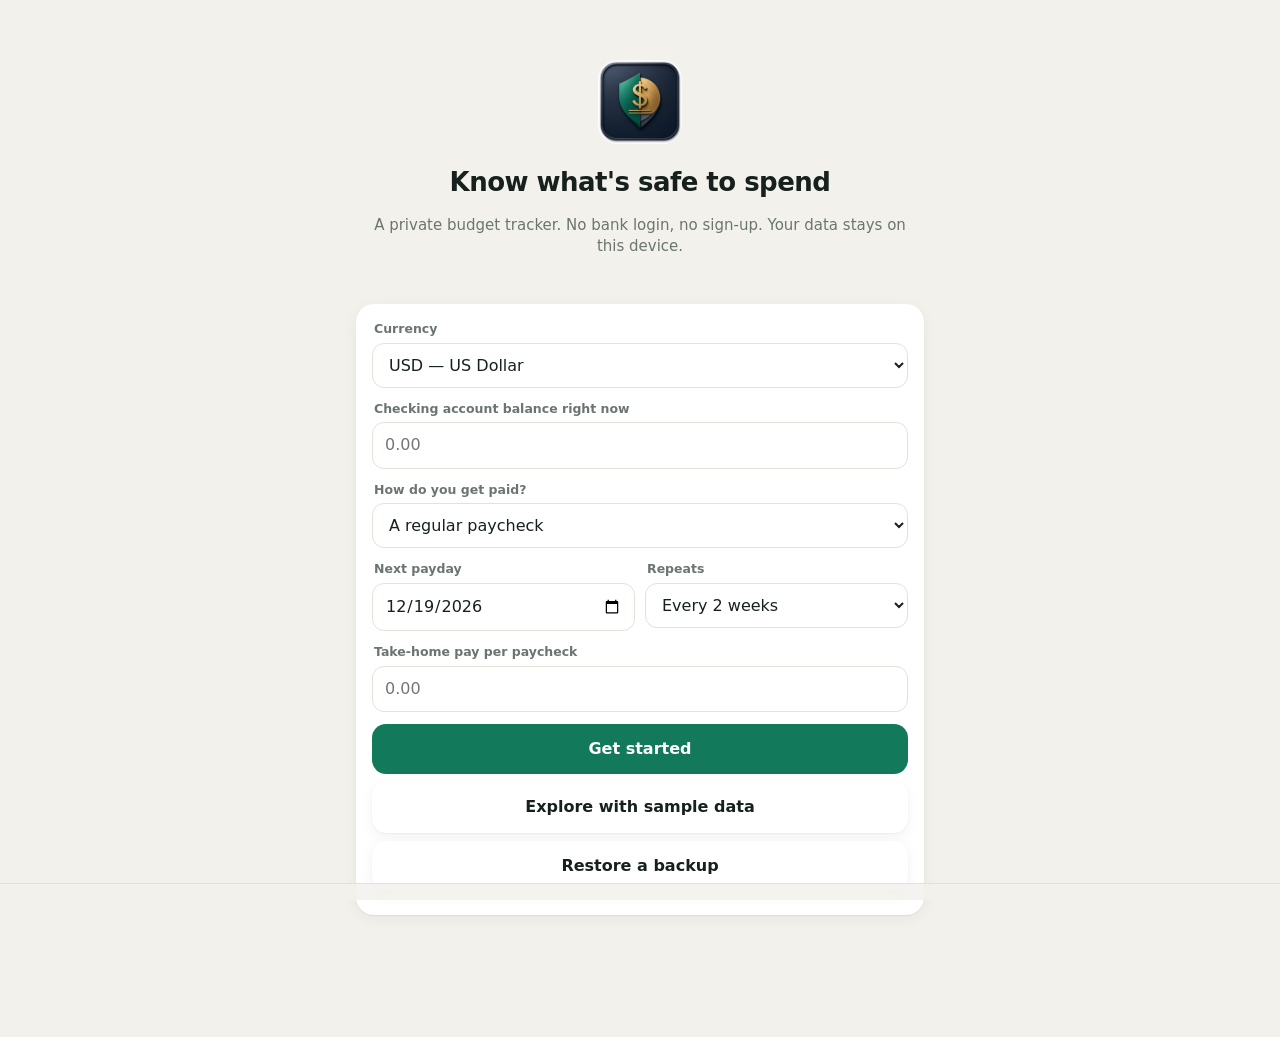
==== tracker/index.html @ 8ca75519 "Add Spendable Tracker: full budget tracker PWA in /tracker Safe-to-spend until payday, quick add wit" ====
<!doctype html>
<html lang="en">
<head>
<meta charset="utf-8">
<meta name="viewport" content="width=device-width,initial-scale=1,viewport-fit=cover">
<title>Spendable Tracker</title>
<meta name="description" content="Private budget tracker: safe-to-spend, bills, subscriptions, savings and insights.">
<meta name="theme-color" content="#127a5b">
<meta name="apple-mobile-web-app-capable" content="yes">
<meta name="mobile-web-app-capable" content="yes">
<meta name="apple-mobile-web-app-status-bar-style" content="default">
<meta name="apple-mobile-web-app-title" content="Spendable">
<link rel="manifest" href="manifest.webmanifest">
<link rel="icon" href="../icons/icon-192.png">
<link rel="apple-touch-icon" href="../apple-touch-icon.png">
<link rel="stylesheet" href="styles.css">
</head>
<body>
<div id="app">
  <header id="top"></header>
  <main id="view"></main>
</div>
<nav id="tabs" aria-label="Main"></nav>
<button id="fab" aria-label="Add transaction" data-act="new-tx">+</button>
<div id="sheets"></div>
<div id="toast" role="status" aria-live="polite"></div>
<script src="core.js"></script>
<script src="charts.js"></script>
<script src="views.js"></script>
<script src="sheets.js"></script>
<script src="main.js"></script>
</body>
</html>
---- tracker/styles.css ----
:root {
  --bg: #f3f1ec; --card: #ffffff; --card2: #f8f6f2; --ink: #16211d; --muted: #6b756f; --line: #e4e1d9;
  --accent: #127a5b; --accent-ink: #ffffff; --accent-soft: #dcefe7;
  --neg: #c9412f; --neg-soft: #fbe4e0; --warn: #b57a0c; --warn-soft: #f8ecd2;
  --c1: #127a5b; --c2: #e0893a; --c3: #4a6fd8; --c4: #c4497a; --c5: #8a6bd1; --c6: #2a9ea3; --c7: #a8952f; --c8: #7d8a84;
  --shadow: 0 1px 2px rgba(20,30,25,.06), 0 4px 16px rgba(20,30,25,.05);
  --radius: 18px;
  color-scheme: light;
}
@media (prefers-color-scheme: dark) {
  :root:not([data-theme="light"]) {
    --bg: #0e1311; --card: #171e1b; --card2: #1d2522; --ink: #e9efec; --muted: #93a09a; --line: #27312d;
    --accent: #3fcf9b; --accent-ink: #05261a; --accent-soft: #163329;
    --neg: #ff7b6b; --neg-soft: #3a1d19; --warn: #f2b84b; --warn-soft: #3a2d12;
    --c1: #3fcf9b; --c2: #f0a25a; --c3: #7c9cff; --c4: #ee7aa6; --c5: #b39bff; --c6: #4fd0d4; --c7: #d9c55a; --c8: #9aa7a1;
    --shadow: none; color-scheme: dark;
  }
}
:root[data-theme="dark"] {
  --bg: #0e1311; --card: #171e1b; --card2: #1d2522; --ink: #e9efec; --muted: #93a09a; --line: #27312d;
  --accent: #3fcf9b; --accent-ink: #05261a; --accent-soft: #163329;
  --neg: #ff7b6b; --neg-soft: #3a1d19; --warn: #f2b84b; --warn-soft: #3a2d12;
  --c1: #3fcf9b; --c2: #f0a25a; --c3: #7c9cff; --c4: #ee7aa6; --c5: #b39bff; --c6: #4fd0d4; --c7: #d9c55a; --c8: #9aa7a1;
  --shadow: none; color-scheme: dark;
}
* { box-sizing: border-box; -webkit-tap-highlight-color: transparent; }
html, body { margin: 0; background: var(--bg); color: var(--ink); }
body { font: 15px/1.4 -apple-system, BlinkMacSystemFont, "SF Pro Text", "Segoe UI", Roboto, system-ui, sans-serif; -webkit-font-smoothing: antialiased; overflow-x: hidden; }
button, input, select, textarea { font: inherit; color: inherit; }
button { cursor: pointer; }
.num { font-variant-numeric: tabular-nums; }
#app { max-width: 600px; margin: 0 auto; padding: env(safe-area-inset-top) 16px calc(110px + env(safe-area-inset-bottom)); }
#top { display: flex; align-items: center; gap: 8px; padding: 14px 0 6px; }
#top h1 { font-size: 28px; letter-spacing: -.02em; margin: 0; flex: 1; font-weight: 750; }
#top .sub { color: var(--muted); font-size: 13px; font-weight: 500; }
.icon-btn { width: 38px; height: 38px; border-radius: 50%; border: 0; background: var(--card); box-shadow: var(--shadow); display: grid; place-items: center; font-size: 17px; flex: none; }
.icon-btn svg { width: 19px; height: 19px; stroke: currentColor; fill: none; stroke-width: 2; stroke-linecap: round; stroke-linejoin: round; }

#tabs { position: fixed; left: 0; right: 0; bottom: 0; z-index: 20; display: flex; justify-content: center; padding: 8px 8px calc(8px + env(safe-area-inset-bottom)); background: color-mix(in srgb, var(--bg) 82%, transparent); backdrop-filter: blur(18px); -webkit-backdrop-filter: blur(18px); border-top: 1px solid var(--line); }
#tabs .inner { display: flex; width: 100%; max-width: 600px; }
#tabs button { flex: 1; border: 0; background: none; display: flex; flex-direction: column; align-items: center; gap: 2px; font-size: 11px; font-weight: 600; color: var(--muted); padding: 4px 0; }
#tabs button svg { width: 23px; height: 23px; stroke: currentColor; fill: none; stroke-width: 1.8; stroke-linecap: round; stroke-linejoin: round; }
#tabs button.on { color: var(--accent); }
#tabs .spacer { flex: .9; }
#fab { position: fixed; z-index: 21; left: 50%; transform: translateX(-50%); bottom: calc(18px + env(safe-area-inset-bottom)); width: 58px; height: 58px; border-radius: 50%; border: 0; background: var(--accent); color: var(--accent-ink); font-size: 32px; font-weight: 300; line-height: 1; box-shadow: 0 6px 20px color-mix(in srgb, var(--accent) 45%, transparent); }
#fab:active { transform: translateX(-50%) scale(.94); }

.card { background: var(--card); border-radius: var(--radius); box-shadow: var(--shadow); padding: 16px; margin: 12px 0; }
.card.flush { padding: 6px 0; }
.card h2, .sec-h { font-size: 13px; font-weight: 650; text-transform: uppercase; letter-spacing: .05em; color: var(--muted); margin: 0 0 10px; display: flex; align-items: center; gap: 8px; }
.card.flush h2 { padding: 10px 16px 0; }
.sec-h { margin: 22px 4px 8px; }
.sec-h .link, .card h2 .link { margin-left: auto; text-transform: none; letter-spacing: 0; font-size: 14px; color: var(--accent); background: none; border: 0; padding: 0; font-weight: 600; }
.muted { color: var(--muted); }
.small { font-size: 13px; }
.neg { color: var(--neg); }
.pos { color: var(--accent); }
.warn { color: var(--warn); }
.row { display: flex; align-items: center; gap: 10px; }
.grow { flex: 1; min-width: 0; }
.ellipsis { white-space: nowrap; overflow: hidden; text-overflow: ellipsis; }
.right { text-align: right; }

/* Hero */
.hero { background: linear-gradient(150deg, var(--accent), color-mix(in srgb, var(--accent) 70%, #0b2e24)); color: var(--accent-ink); border-radius: 24px; padding: 20px; margin: 10px 0 12px; position: relative; overflow: hidden; }
:root[data-theme="dark"] .hero { background: linear-gradient(150deg, #1b4a3a, #10251e); color: var(--ink); }
@media (prefers-color-scheme: dark) { :root:not([data-theme="light"]) .hero { background: linear-gradient(150deg, #1b4a3a, #10251e); color: var(--ink); } }
.hero .label { font-size: 13px; font-weight: 600; opacity: .85; }
.hero .big { font-size: 46px; font-weight: 780; letter-spacing: -.03em; line-height: 1.05; margin: 4px 0 2px; }
.hero .per { font-size: 15px; font-weight: 600; opacity: .95; }
.hero .meta { display: flex; gap: 8px; margin-top: 14px; flex-wrap: wrap; }
.hero .pill { background: rgba(255,255,255,.16); border-radius: 999px; padding: 5px 11px; font-size: 12.5px; font-weight: 600; border: 0; color: inherit; }
.hero .bar { height: 8px; border-radius: 6px; background: rgba(255,255,255,.18); margin-top: 14px; overflow: hidden; display: flex; }
.hero .bar i { display: block; height: 100%; }
.hero.negative { background: linear-gradient(150deg, #b8402f, #6e2118); color: #fff; }

.kpis { display: grid; grid-template-columns: repeat(3, 1fr); gap: 8px; }
.kpi { background: var(--card); border-radius: 14px; padding: 10px 12px; box-shadow: var(--shadow); }
.kpi .k { font-size: 11.5px; color: var(--muted); font-weight: 600; }
.kpi .v { font-size: 16px; font-weight: 700; margin-top: 2px; }

.chips { display: flex; gap: 8px; overflow-x: auto; padding: 2px 0 4px; scrollbar-width: none; }
.chips::-webkit-scrollbar { display: none; }
.chip { flex: none; border: 1px solid var(--line); background: var(--card); border-radius: 999px; padding: 7px 13px; font-size: 14px; font-weight: 600; white-space: nowrap; }
.chip.on { background: var(--ink); color: var(--bg); border-color: var(--ink); }
.chip.quick { box-shadow: var(--shadow); border-color: transparent; }

/* lists */
.list { list-style: none; margin: 0; padding: 0; }
.item { display: flex; align-items: center; gap: 12px; padding: 11px 16px; position: relative; }
.item + .item::before { content: ""; position: absolute; top: 0; right: 0; left: 64px; border-top: 1px solid var(--line); }
.item.tap { cursor: pointer; }
.emoji { width: 38px; height: 38px; border-radius: 12px; background: var(--card2); display: grid; place-items: center; font-size: 19px; flex: none; }
.item .t { font-weight: 600; }
.item .s { font-size: 12.5px; color: var(--muted); }
.amt { font-weight: 650; white-space: nowrap; }
.badge { display: inline-block; font-size: 11px; font-weight: 700; padding: 2px 7px; border-radius: 999px; background: var(--card2); color: var(--muted); vertical-align: 1px; }
.badge.warn { background: var(--warn-soft); color: var(--warn); }
.badge.acc { background: var(--accent-soft); color: var(--accent); }
.badge.neg { background: var(--neg-soft); color: var(--neg); }
.tag { color: var(--accent); font-size: 12px; font-weight: 600; }
.mini-btn { border: 0; background: var(--accent-soft); color: var(--accent); font-weight: 700; font-size: 12.5px; border-radius: 999px; padding: 6px 11px; white-space: nowrap; }
.mini-btn.neg { background: var(--neg-soft); color: var(--neg); }
.day-h { display: flex; justify-content: space-between; padding: 14px 4px 6px; font-size: 13px; font-weight: 650; color: var(--muted); }
.empty { text-align: center; color: var(--muted); padding: 28px 16px; }
.empty .e { font-size: 34px; }

/* swipe */
.swipe { position: relative; overflow: hidden; }
.swipe .acts { position: absolute; inset: 0; display: flex; justify-content: space-between; }
.swipe .acts button { border: 0; color: #fff; font-weight: 700; padding: 0 22px; }
.swipe .acts .del { background: var(--neg); margin-left: auto; }
.swipe .acts .proc { background: var(--accent); color: var(--accent-ink); }
.swipe .front { position: relative; background: var(--card); transition: transform .2s ease; touch-action: pan-y; }
.swipe.dragging .front { transition: none; }
.check { width: 22px; height: 22px; border-radius: 50%; border: 2px solid var(--line); flex: none; display: grid; place-items: center; font-size: 13px; color: var(--accent-ink); }
.check.on { background: var(--accent); border-color: var(--accent); }

/* progress */
.prog { height: 8px; background: var(--card2); border-radius: 6px; overflow: hidden; margin-top: 7px; }
.prog i { display: block; height: 100%; background: var(--accent); border-radius: 6px; }
.prog i.over { background: var(--neg); }
.prog i.near { background: var(--warn); }

/* segmented */
.seg { display: flex; background: var(--card2); border-radius: 12px; padding: 3px; gap: 2px; }
.seg button { flex: 1; border: 0; background: none; border-radius: 9px; padding: 7px 6px; font-weight: 650; font-size: 13.5px; color: var(--muted); }
.seg button.on { background: var(--card); color: var(--ink); box-shadow: 0 1px 3px rgba(0,0,0,.12); }
.nav-row { display: flex; align-items: center; gap: 8px; margin: 10px 0; }
.nav-row .title { flex: 1; text-align: center; font-weight: 700; }
.arrow { width: 34px; height: 34px; border-radius: 50%; border: 0; background: var(--card); box-shadow: var(--shadow); font-size: 16px; font-weight: 700; }
.arrow:disabled { opacity: .35; }

/* charts */
.chart { width: 100%; display: block; overflow: visible; touch-action: pan-y; }
.chart text { fill: var(--muted); font-size: 10px; }
.legend { display: grid; gap: 6px; margin-top: 8px; }
.legend .li { display: flex; align-items: center; gap: 8px; font-size: 13.5px; }
.legend .dot { width: 10px; height: 10px; border-radius: 3px; flex: none; }
.insight-btn { margin-left: auto; border: 0; background: var(--accent-soft); color: var(--accent); font-size: 12px; font-weight: 700; border-radius: 999px; padding: 4px 10px; text-transform: none; letter-spacing: 0; }
.insight { background: var(--accent-soft); color: var(--ink); border-radius: 12px; padding: 10px 12px; font-size: 14px; margin-top: 12px; display: flex; gap: 8px; }
.readout { font-size: 13px; color: var(--muted); min-height: 20px; }
.readout b { color: var(--ink); font-size: 22px; letter-spacing: -.02em; display: block; }
.bench { position: relative; height: 12px; background: var(--card2); border-radius: 8px; margin: 12px 0 4px; }
.bench i { position: absolute; left: 0; top: 0; bottom: 0; border-radius: 8px; background: var(--accent); }
.bench .mark { position: absolute; top: -4px; bottom: -4px; width: 2px; background: var(--ink); opacity: .6; }
.stack { display: flex; height: 14px; border-radius: 8px; overflow: hidden; background: var(--card2); }
.stack i { display: block; height: 100%; }

/* calendar */
.cal { display: grid; grid-template-columns: repeat(7, 1fr); gap: 4px; }
.cal .dow { font-size: 11px; color: var(--muted); text-align: center; font-weight: 700; padding-bottom: 4px; }
.cal .d { aspect-ratio: 1 / 1.1; border-radius: 10px; background: var(--card2); border: 0; padding: 4px 2px; display: flex; flex-direction: column; align-items: center; gap: 1px; font-size: 13px; font-weight: 600; min-width: 0; }
.cal .d.out { opacity: .3; }
.cal .d.today { outline: 2px solid var(--accent); }
.cal .d.sel { background: var(--ink); color: var(--bg); }
.cal .d .x { font-size: 9px; font-weight: 700; color: var(--neg); max-width: 100%; overflow: hidden; }
.cal .d .dots { display: flex; gap: 2px; }
.cal .d .dots i { width: 5px; height: 5px; border-radius: 50%; background: var(--warn); }
.cal .d .dots i.inc { background: var(--accent); }

/* sheets */
#sheets .backdrop { position: fixed; inset: 0; background: rgba(0,0,0,.38); z-index: 40; animation: fade .2s; }
.sheet { position: fixed; z-index: 41; left: 0; right: 0; bottom: 0; margin: 0 auto; max-width: 600px; max-height: 94vh; max-height: 94dvh; overflow-y: auto; background: var(--bg); border-radius: 22px 22px 0 0; padding: 0 16px calc(24px + env(safe-area-inset-bottom)); animation: up .26s cubic-bezier(.2,.8,.2,1); overscroll-behavior: contain; }
.sheet .grab { width: 40px; height: 5px; border-radius: 3px; background: var(--line); margin: 8px auto 0; }
.sheet-h { display: flex; align-items: center; gap: 8px; position: sticky; top: 0; background: var(--bg); padding: 10px 0; z-index: 2; }
.sheet-h h3 { flex: 1; margin: 0; font-size: 18px; text-align: center; }
.sheet-h button { border: 0; background: none; color: var(--accent); font-weight: 650; font-size: 15.5px; padding: 6px 2px; min-width: 64px; text-align: left; }
.sheet-h button.r { text-align: right; }
@keyframes up { from { transform: translateY(100%); } }
@keyframes fade { from { opacity: 0; } }

.field { display: block; margin: 0 0 12px; }
.field > span { display: block; font-size: 12.5px; font-weight: 650; color: var(--muted); margin: 0 0 5px 2px; }
.input, select.input, textarea.input { width: 100%; border: 1px solid var(--line); background: var(--card); border-radius: 12px; padding: 11px 12px; outline: none; font-size: 16px; }
.input:focus { border-color: var(--accent); }
.amount-in { width: 100%; border: 0; background: none; font-size: 48px; font-weight: 760; text-align: center; letter-spacing: -.03em; outline: none; padding: 8px 0 4px; }
.amount-cur { text-align: center; color: var(--muted); font-size: 13px; font-weight: 600; }
.two { display: grid; grid-template-columns: 1fr 1fr; gap: 10px; }
.cat-grid { display: grid; grid-template-columns: repeat(4, 1fr); gap: 8px; margin: 6px 0 12px; }
.cat-grid button { border: 1px solid transparent; background: var(--card); border-radius: 14px; padding: 9px 4px 7px; display: flex; flex-direction: column; align-items: center; gap: 3px; font-size: 11.5px; font-weight: 600; box-shadow: var(--shadow); min-width: 0; }
.cat-grid button .em { font-size: 22px; }
.cat-grid button span:last-child { max-width: 100%; overflow: hidden; text-overflow: ellipsis; white-space: nowrap; }
.cat-grid button.on { border-color: var(--accent); background: var(--accent-soft); }
.sugg { display: flex; gap: 6px; flex-wrap: wrap; margin: -4px 0 12px; }
.sugg button { border: 0; background: var(--card2); border-radius: 999px; padding: 5px 10px; font-size: 13px; font-weight: 600; }
.btn { display: block; width: 100%; border: 0; border-radius: 14px; padding: 14px; font-weight: 700; font-size: 16px; background: var(--accent); color: var(--accent-ink); margin: 8px 0; }
.btn.ghost { background: var(--card); color: var(--ink); box-shadow: var(--shadow); }
.btn.danger { background: var(--neg-soft); color: var(--neg); }
.btn:disabled { opacity: .45; }
.toggle { display: flex; align-items: center; gap: 10px; padding: 4px 2px 12px; }
.toggle input { width: 20px; height: 20px; accent-color: var(--accent); }
.hint { font-size: 12.5px; color: var(--muted); text-align: center; margin: 2px 0 10px; }
.more-toggle { border: 0; background: none; color: var(--accent); font-weight: 650; padding: 4px 2px 10px; }
.set-list .item { cursor: pointer; }
.set-list .item .chev { color: var(--muted); }
.code { font-family: ui-monospace, Menlo, monospace; font-size: 12.5px; background: var(--card2); padding: 10px; border-radius: 10px; word-break: break-all; user-select: all; }
.steps { padding-left: 20px; margin: 0; }
.steps li { margin: 0 0 8px; }
table.preview { width: 100%; border-collapse: collapse; font-size: 12.5px; }
table.preview td, table.preview th { padding: 6px 4px; border-bottom: 1px solid var(--line); text-align: left; }
table.preview tr.bad td { color: var(--neg); }

#toast { position: fixed; left: 50%; bottom: calc(92px + env(safe-area-inset-bottom)); transform: translateX(-50%) translateY(20px); background: var(--ink); color: var(--bg); padding: 10px 16px; border-radius: 999px; font-weight: 600; font-size: 14px; opacity: 0; pointer-events: none; transition: .25s; z-index: 60; max-width: calc(100% - 32px); display: flex; gap: 12px; align-items: center; }
#toast.show { opacity: 1; transform: translateX(-50%); pointer-events: auto; }
#toast button { border: 0; background: none; color: var(--accent); font-weight: 750; padding: 0; filter: brightness(1.4); }

.onboard { text-align: center; padding: 40px 8px 20px; }
.onboard img { width: 84px; height: 84px; border-radius: 20px; }
.onboard h2 { font-size: 26px; margin: 14px 0 6px; letter-spacing: -.02em; }

@media (min-width: 700px) {
  .cat-grid { grid-template-columns: repeat(6, 1fr); }
  .kpi .v { font-size: 18px; }
}
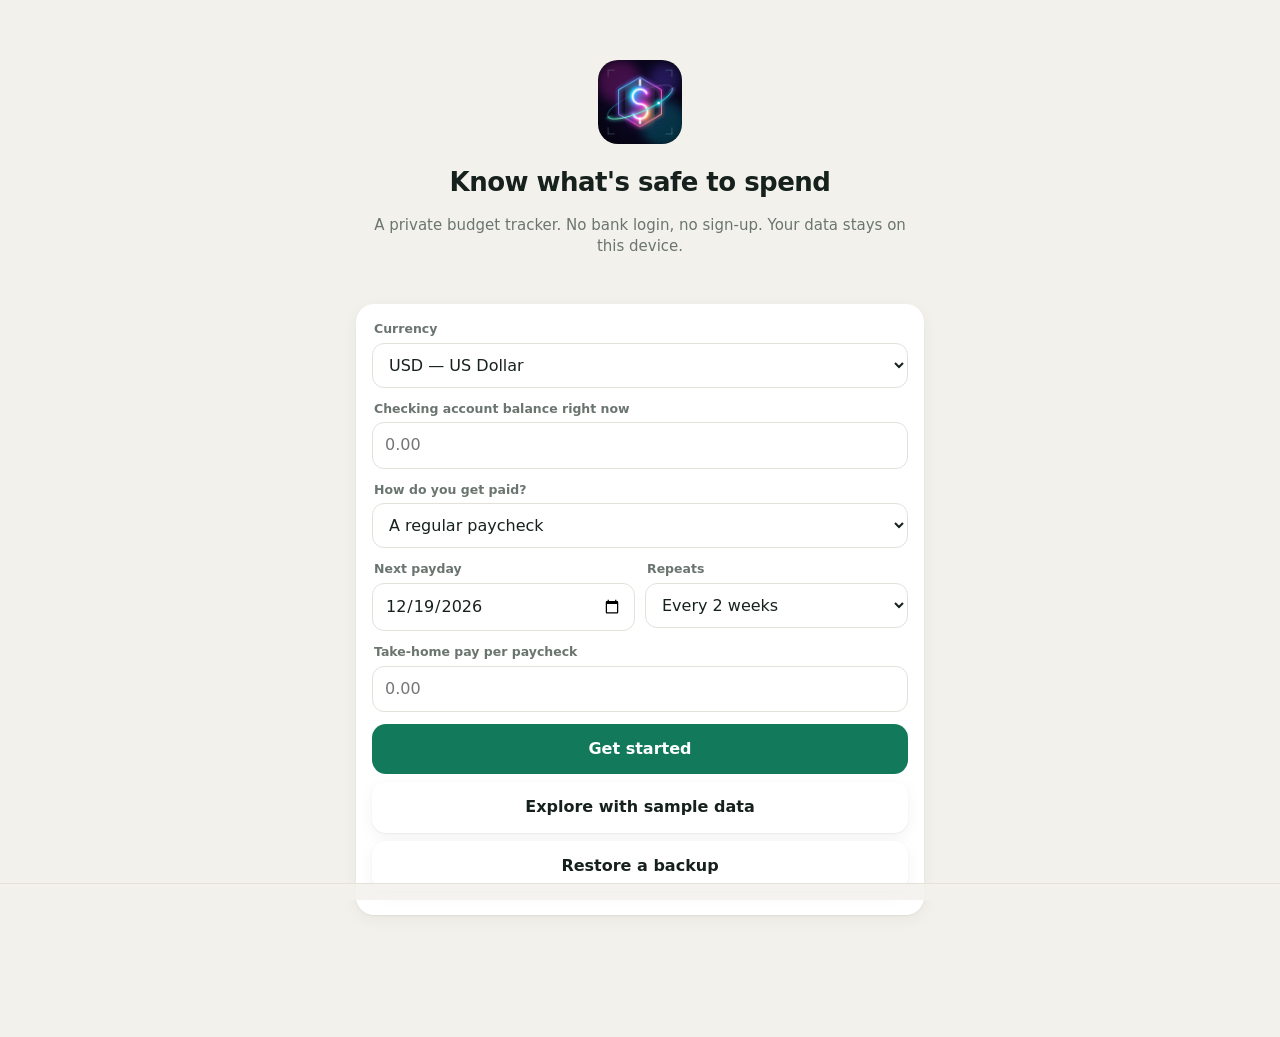
==== commit 6ffaf132: "Tracker: safer data storage, futuristic app icon, cover image - Mirror every save to IndexedDB and r" ====
--- a/tracker/index.html
+++ b/tracker/index.html
@@ -5,14 +5,20 @@
 <meta name="viewport" content="width=device-width,initial-scale=1,viewport-fit=cover">
 <title>Spendable Tracker</title>
 <meta name="description" content="Private budget tracker: safe-to-spend, bills, subscriptions, savings and insights.">
-<meta name="theme-color" content="#127a5b">
+<meta name="theme-color" content="#f3f1ec">
 <meta name="apple-mobile-web-app-capable" content="yes">
 <meta name="mobile-web-app-capable" content="yes">
 <meta name="apple-mobile-web-app-status-bar-style" content="default">
 <meta name="apple-mobile-web-app-title" content="Spendable">
+<meta property="og:title" content="Spendable Tracker">
+<meta property="og:description" content="Know what's safe to spend, every day. Private budget tracker: bills, subscriptions, savings and insights.">
+<meta property="og:image" content="https://owenpkemp-hub.github.io/spendable-deluxe/tracker/cover.png">
+<meta property="og:url" content="https://owenpkemp-hub.github.io/spendable-deluxe/tracker/">
+<meta name="twitter:card" content="summary_large_image">
 <link rel="manifest" href="manifest.webmanifest">
-<link rel="icon" href="../icons/icon-192.png">
-<link rel="apple-touch-icon" href="../apple-touch-icon.png">
+<link rel="icon" href="icons/favicon-32.png" sizes="32x32">
+<link rel="icon" href="icons/icon.svg" type="image/svg+xml">
+<link rel="apple-touch-icon" href="icons/apple-touch-icon.png">
 <link rel="stylesheet" href="styles.css">
 </head>
 <body>
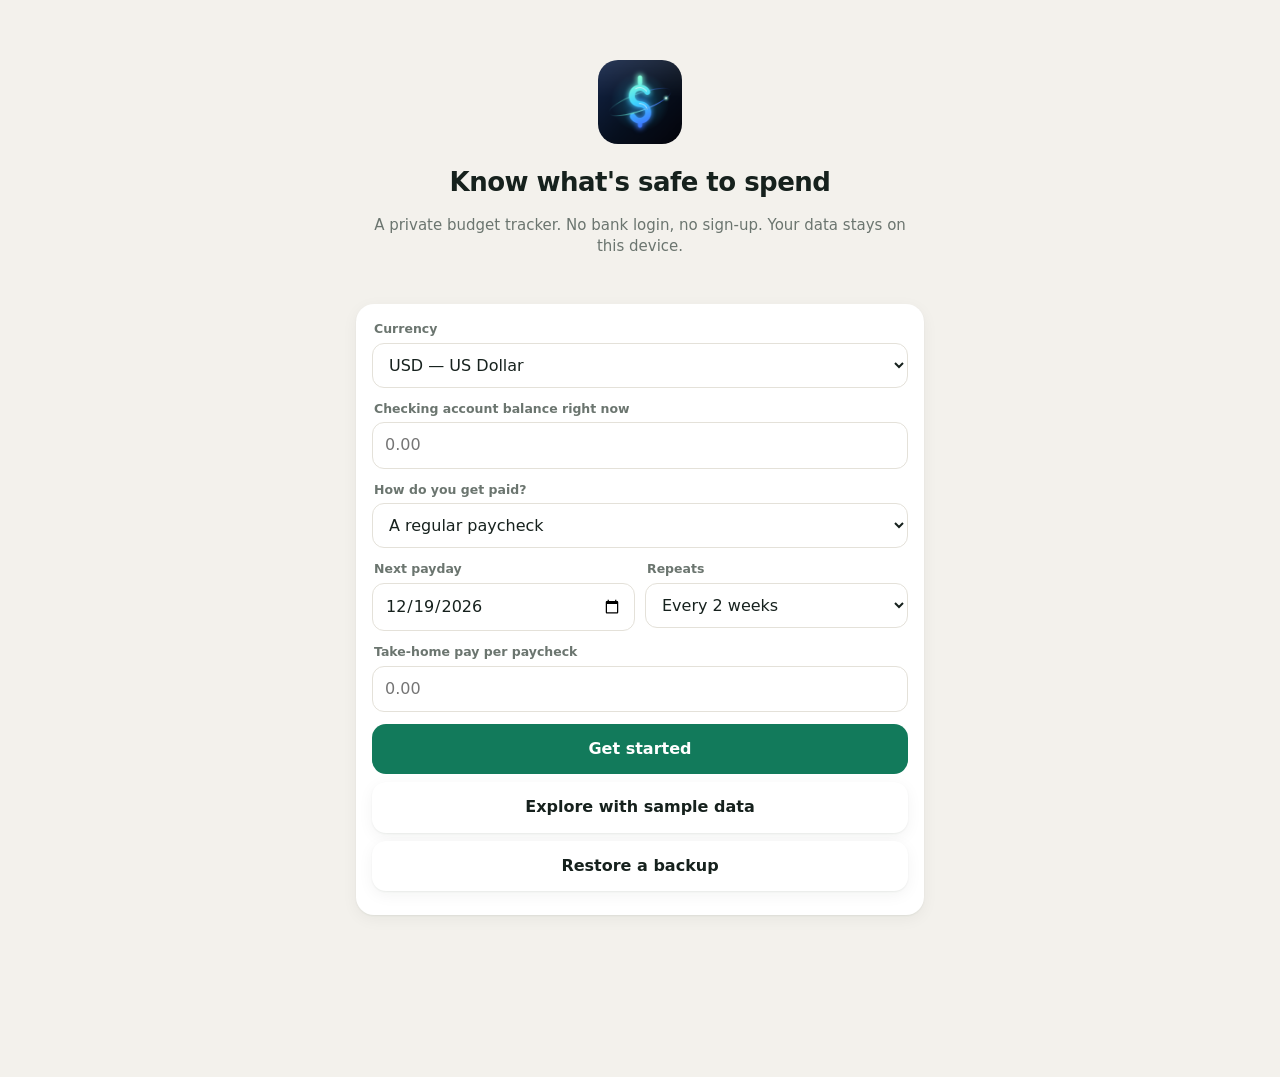
==== commit d7549542: "Tracker: fix layout and flow issues across the app - Tab bar: five evenly spaced tabs; the + button " ====
--- a/tracker/index.html
+++ b/tracker/index.html
@@ -27,7 +27,7 @@
   <main id="view"></main>
 </div>
 <nav id="tabs" aria-label="Main"></nav>
-<button id="fab" aria-label="Add transaction" data-act="new-tx">+</button>
+<button id="fab" aria-label="Add transaction" data-act="new-tx"><svg viewBox="0 0 24 24" aria-hidden="true"><path d="M12 5v14M5 12h14"/></svg></button>
 <div id="sheets"></div>
 <div id="toast" role="status" aria-live="polite"></div>
 <script src="core.js"></script>
--- a/tracker/styles.css
+++ b/tracker/styles.css
@@ -29,7 +29,7 @@
 button, input, select, textarea { font: inherit; color: inherit; }
 button { cursor: pointer; }
 .num { font-variant-numeric: tabular-nums; }
-#app { max-width: 600px; margin: 0 auto; padding: env(safe-area-inset-top) 16px calc(110px + env(safe-area-inset-bottom)); }
+#app { max-width: 600px; margin: 0 auto; padding: env(safe-area-inset-top) 16px calc(150px + env(safe-area-inset-bottom)); }
 #top { display: flex; align-items: center; gap: 8px; padding: 14px 0 6px; }
 #top h1 { font-size: 28px; letter-spacing: -.02em; margin: 0; flex: 1; font-weight: 750; }
 #top .sub { color: var(--muted); font-size: 13px; font-weight: 500; }
@@ -38,12 +38,13 @@
 
 #tabs { position: fixed; left: 0; right: 0; bottom: 0; z-index: 20; display: flex; justify-content: center; padding: 8px 8px calc(8px + env(safe-area-inset-bottom)); background: color-mix(in srgb, var(--bg) 82%, transparent); backdrop-filter: blur(18px); -webkit-backdrop-filter: blur(18px); border-top: 1px solid var(--line); }
 #tabs .inner { display: flex; width: 100%; max-width: 600px; }
-#tabs button { flex: 1; border: 0; background: none; display: flex; flex-direction: column; align-items: center; gap: 2px; font-size: 11px; font-weight: 600; color: var(--muted); padding: 4px 0; }
+#tabs button { flex: 1 1 0; min-width: 0; border: 0; background: none; display: flex; flex-direction: column; align-items: center; justify-content: center; gap: 3px; font-size: 10.5px; font-weight: 600; color: var(--muted); padding: 4px 0; }
 #tabs button svg { width: 23px; height: 23px; stroke: currentColor; fill: none; stroke-width: 1.8; stroke-linecap: round; stroke-linejoin: round; }
 #tabs button.on { color: var(--accent); }
-#tabs .spacer { flex: .9; }
-#fab { position: fixed; z-index: 21; left: 50%; transform: translateX(-50%); bottom: calc(18px + env(safe-area-inset-bottom)); width: 58px; height: 58px; border-radius: 50%; border: 0; background: var(--accent); color: var(--accent-ink); font-size: 32px; font-weight: 300; line-height: 1; box-shadow: 0 6px 20px color-mix(in srgb, var(--accent) 45%, transparent); }
-#fab:active { transform: translateX(-50%) scale(.94); }
+#tabs:empty, body.onboarding #tabs, body.onboarding #fab { display: none; }
+#fab { position: fixed; z-index: 21; right: max(16px, calc(50% - 284px)); bottom: calc(80px + env(safe-area-inset-bottom)); width: 56px; height: 56px; border-radius: 18px; border: 0; padding: 0; display: grid; place-items: center; background: var(--accent); color: var(--accent-ink); box-shadow: 0 8px 24px color-mix(in srgb, var(--accent) 40%, transparent), 0 2px 6px rgba(0,0,0,.15); transition: transform .15s; }
+#fab svg { width: 26px; height: 26px; stroke: currentColor; stroke-width: 2.6; stroke-linecap: round; fill: none; display: block; }
+#fab:active { transform: scale(.92); }
 
 .card { background: var(--card); border-radius: var(--radius); box-shadow: var(--shadow); padding: 16px; margin: 12px 0; }
 .card.flush { padding: 6px 0; }
@@ -62,24 +63,33 @@
 .right { text-align: right; }
 
 /* Hero */
-.hero { background: linear-gradient(150deg, var(--accent), color-mix(in srgb, var(--accent) 70%, #0b2e24)); color: var(--accent-ink); border-radius: 24px; padding: 20px; margin: 10px 0 12px; position: relative; overflow: hidden; }
+.hero { cursor: pointer; background: linear-gradient(150deg, var(--accent), color-mix(in srgb, var(--accent) 70%, #0b2e24)); color: var(--accent-ink); border-radius: 24px; padding: 20px; margin: 10px 0 12px; position: relative; overflow: hidden; }
 :root[data-theme="dark"] .hero { background: linear-gradient(150deg, #1b4a3a, #10251e); color: var(--ink); }
 @media (prefers-color-scheme: dark) { :root:not([data-theme="light"]) .hero { background: linear-gradient(150deg, #1b4a3a, #10251e); color: var(--ink); } }
-.hero .label { font-size: 13px; font-weight: 600; opacity: .85; }
+.hero .label { font-size: 13px; font-weight: 600; opacity: .85; display: flex; align-items: center; justify-content: space-between; }
+.hero .label .info { width: 22px; height: 22px; border-radius: 50%; background: rgba(255,255,255,.16); display: grid; place-items: center; font-size: 12px; font-weight: 700; }
 .hero .big { font-size: 46px; font-weight: 780; letter-spacing: -.03em; line-height: 1.05; margin: 4px 0 2px; }
 .hero .per { font-size: 15px; font-weight: 600; opacity: .95; }
-.hero .meta { display: flex; gap: 8px; margin-top: 14px; flex-wrap: wrap; }
-.hero .pill { background: rgba(255,255,255,.16); border-radius: 999px; padding: 5px 11px; font-size: 12.5px; font-weight: 600; border: 0; color: inherit; }
+.hero .per2 { font-size: 13px; opacity: .75; margin-top: 2px; }
+.hero .meta { display: grid; grid-template-columns: repeat(3, 1fr); gap: 8px; margin-top: 14px; }
+.hero .stat { background: rgba(255,255,255,.13); border-radius: 12px; padding: 8px 10px; min-width: 0; }
+.hero .stat .k { font-size: 11px; font-weight: 600; opacity: .8; }
+.hero .stat .v { font-size: 15px; font-weight: 700; white-space: nowrap; overflow: hidden; text-overflow: ellipsis; }
+.hero .math { margin-top: 12px; font-size: 13px; line-height: 1.7; background: rgba(0,0,0,.14); border-radius: 12px; padding: 10px 12px; }
+.hero .math div { display: flex; justify-content: space-between; gap: 10px; }
+.hero .math .tot { border-top: 1px solid rgba(255,255,255,.25); margin-top: 4px; padding-top: 4px; font-weight: 700; }
 .hero .bar { height: 8px; border-radius: 6px; background: rgba(255,255,255,.18); margin-top: 14px; overflow: hidden; display: flex; }
 .hero .bar i { display: block; height: 100%; }
 .hero.negative { background: linear-gradient(150deg, #b8402f, #6e2118); color: #fff; }
 
 .kpis { display: grid; grid-template-columns: repeat(3, 1fr); gap: 8px; }
 .kpi { background: var(--card); border-radius: 14px; padding: 10px 12px; box-shadow: var(--shadow); }
-.kpi .k { font-size: 11.5px; color: var(--muted); font-weight: 600; }
+.kpi .k { font-size: 11.5px; color: var(--muted); font-weight: 600; white-space: nowrap; overflow: hidden; text-overflow: ellipsis; }
+.kpi .v { white-space: nowrap; overflow: hidden; text-overflow: ellipsis; }
 .kpi .v { font-size: 16px; font-weight: 700; margin-top: 2px; }
 
-.chips { display: flex; gap: 8px; overflow-x: auto; padding: 2px 0 4px; scrollbar-width: none; }
+.chips { display: flex; gap: 8px; overflow-x: auto; margin: 0 -16px; padding: 2px 16px 6px; scroll-padding: 0 16px; scrollbar-width: none; -webkit-overflow-scrolling: touch; }
+.chips::after { content: ""; flex: 0 0 8px; }
 .chips::-webkit-scrollbar { display: none; }
 .chip { flex: none; border: 1px solid var(--line); background: var(--card); border-radius: 999px; padding: 7px 13px; font-size: 14px; font-weight: 600; white-space: nowrap; }
 .chip.on { background: var(--ink); color: var(--bg); border-color: var(--ink); }
@@ -162,10 +172,15 @@
 /* sheets */
 #sheets .backdrop { position: fixed; inset: 0; background: rgba(0,0,0,.38); z-index: 40; animation: fade .2s; }
 .sheet { position: fixed; z-index: 41; left: 0; right: 0; bottom: 0; margin: 0 auto; max-width: 600px; max-height: 94vh; max-height: 94dvh; overflow-y: auto; background: var(--bg); border-radius: 22px 22px 0 0; padding: 0 16px calc(24px + env(safe-area-inset-bottom)); animation: up .26s cubic-bezier(.2,.8,.2,1); overscroll-behavior: contain; }
-.sheet .grab { width: 40px; height: 5px; border-radius: 3px; background: var(--line); margin: 8px auto 0; }
+.sheet .grab { width: 40px; height: 5px; border-radius: 3px; background: var(--line); margin: 0 auto; position: relative; top: 8px; }
+.sheet .drag-zone { touch-action: none; }
+.sheet { transition: transform .22s ease; }
+.sheet.dragging { transition: none; }
+.sheet-foot { position: sticky; bottom: calc(-24px - env(safe-area-inset-bottom)); margin: 8px -16px calc(-24px - env(safe-area-inset-bottom)); padding: 12px 16px calc(14px + env(safe-area-inset-bottom)); background: linear-gradient(to bottom, transparent, var(--bg) 24%); z-index: 3; }
+.sheet-foot .btn { margin: 0; box-shadow: 0 6px 18px color-mix(in srgb, var(--accent) 30%, transparent); }
 .sheet-h { display: flex; align-items: center; gap: 8px; position: sticky; top: 0; background: var(--bg); padding: 10px 0; z-index: 2; }
-.sheet-h h3 { flex: 1; margin: 0; font-size: 18px; text-align: center; }
-.sheet-h button { border: 0; background: none; color: var(--accent); font-weight: 650; font-size: 15.5px; padding: 6px 2px; min-width: 64px; text-align: left; }
+.sheet-h h3 { flex: 1; min-width: 0; margin: 0; font-size: 17px; text-align: center; white-space: nowrap; overflow: hidden; text-overflow: ellipsis; }
+.sheet-h button { border: 0; background: none; color: var(--accent); font-weight: 650; font-size: 15.5px; padding: 8px 2px; width: 76px; flex: none; text-align: left; white-space: nowrap; }
 .sheet-h button.r { text-align: right; }
 @keyframes up { from { transform: translateY(100%); } }
 @keyframes fade { from { opacity: 0; } }
@@ -180,7 +195,7 @@
 .cat-grid { display: grid; grid-template-columns: repeat(4, 1fr); gap: 8px; margin: 6px 0 12px; }
 .cat-grid button { border: 1px solid transparent; background: var(--card); border-radius: 14px; padding: 9px 4px 7px; display: flex; flex-direction: column; align-items: center; gap: 3px; font-size: 11.5px; font-weight: 600; box-shadow: var(--shadow); min-width: 0; }
 .cat-grid button .em { font-size: 22px; }
-.cat-grid button span:last-child { max-width: 100%; overflow: hidden; text-overflow: ellipsis; white-space: nowrap; }
+.cat-grid button span:last-child { max-width: 100%; line-height: 1.2; min-height: 2.4em; display: -webkit-box; -webkit-line-clamp: 2; -webkit-box-orient: vertical; overflow: hidden; text-align: center; overflow-wrap: break-word; -webkit-hyphens: auto; hyphens: auto; font-size: 10.5px; }
 .cat-grid button.on { border-color: var(--accent); background: var(--accent-soft); }
 .sugg { display: flex; gap: 6px; flex-wrap: wrap; margin: -4px 0 12px; }
 .sugg button { border: 0; background: var(--card2); border-radius: 999px; padding: 5px 10px; font-size: 13px; font-weight: 600; }
@@ -201,7 +216,7 @@
 table.preview td, table.preview th { padding: 6px 4px; border-bottom: 1px solid var(--line); text-align: left; }
 table.preview tr.bad td { color: var(--neg); }
 
-#toast { position: fixed; left: 50%; bottom: calc(92px + env(safe-area-inset-bottom)); transform: translateX(-50%) translateY(20px); background: var(--ink); color: var(--bg); padding: 10px 16px; border-radius: 999px; font-weight: 600; font-size: 14px; opacity: 0; pointer-events: none; transition: .25s; z-index: 60; max-width: calc(100% - 32px); display: flex; gap: 12px; align-items: center; }
+#toast { position: fixed; left: 50%; bottom: calc(146px + env(safe-area-inset-bottom)); width: max-content; line-height: 1.3; transform: translateX(-50%) translateY(20px); background: var(--ink); color: var(--bg); padding: 11px 16px; border-radius: 16px; font-weight: 600; font-size: 14px; box-shadow: 0 8px 24px rgba(0,0,0,.25); opacity: 0; pointer-events: none; transition: .25s; z-index: 60; max-width: calc(100% - 32px); display: flex; gap: 12px; align-items: center; }
 #toast.show { opacity: 1; transform: translateX(-50%); pointer-events: auto; }
 #toast button { border: 0; background: none; color: var(--accent); font-weight: 750; padding: 0; filter: brightness(1.4); }
 
@@ -213,3 +228,26 @@
   .cat-grid { grid-template-columns: repeat(6, 1fr); }
   .kpi .v { font-size: 18px; }
 }
+
+/* ===== Interaction polish ===== */
+html { touch-action: manipulation; -webkit-text-size-adjust: 100%; }
+button, .item.tap, .chip { -webkit-user-select: none; user-select: none; }
+.item.tap:active { background: var(--card2); }
+.chip:active, .arrow:active, .icon-btn:active { opacity: .65; }
+.btn:not(:disabled):active, .mini-btn:active, .cat-grid button:active, .done-btn:active { transform: scale(.96); opacity: .85; }
+.btn, .mini-btn, .cat-grid button, .chip, .done-btn { transition: transform .12s, opacity .12s, background .15s; }
+:focus-visible { outline: 2px solid var(--accent); outline-offset: 2px; }
+body.sheet-open { position: fixed; left: 0; right: 0; overflow: hidden; }
+.done-btn { width: 34px; height: 34px; border-radius: 50%; border: 0; flex: none; display: grid; place-items: center; background: var(--accent-soft); color: var(--accent); padding: 0; }
+.done-btn svg { width: 18px; height: 18px; stroke: currentColor; stroke-width: 2.6; fill: none; stroke-linecap: round; stroke-linejoin: round; }
+.item .amt-col { text-align: right; flex: none; }
+.share-ico { width: 15px; height: 15px; vertical-align: -2px; stroke: currentColor; fill: none; stroke-width: 2; stroke-linecap: round; stroke-linejoin: round; }
+.search-row { display: flex; gap: 8px; align-items: center; margin: 6px 0 10px; }
+.search-row .input { padding-left: 38px; background: var(--card) url("data:image/svg+xml,%3Csvg xmlns='http://www.w3.org/2000/svg' viewBox='0 0 24 24' fill='none' stroke='%238a948f' stroke-width='2' stroke-linecap='round'%3E%3Ccircle cx='11' cy='11' r='7'/%3E%3Cpath d='m20 20-3.5-3.5'/%3E%3C/svg%3E") no-repeat 12px center / 18px; }
+.search-row .mini-btn { padding: 10px 14px; font-size: 14px; }
+.seg button { white-space: nowrap; overflow: hidden; text-overflow: ellipsis; }
+.input:focus-visible, .amount-in:focus-visible { outline: none; }
+.amount-in:focus { caret-color: var(--accent); }
+#fab.hide { transform: translateY(24px) scale(.6); opacity: 0; pointer-events: none; }
+#fab { transition: transform .2s ease, opacity .2s ease; }
+body.selecting #fab { display: none; }
